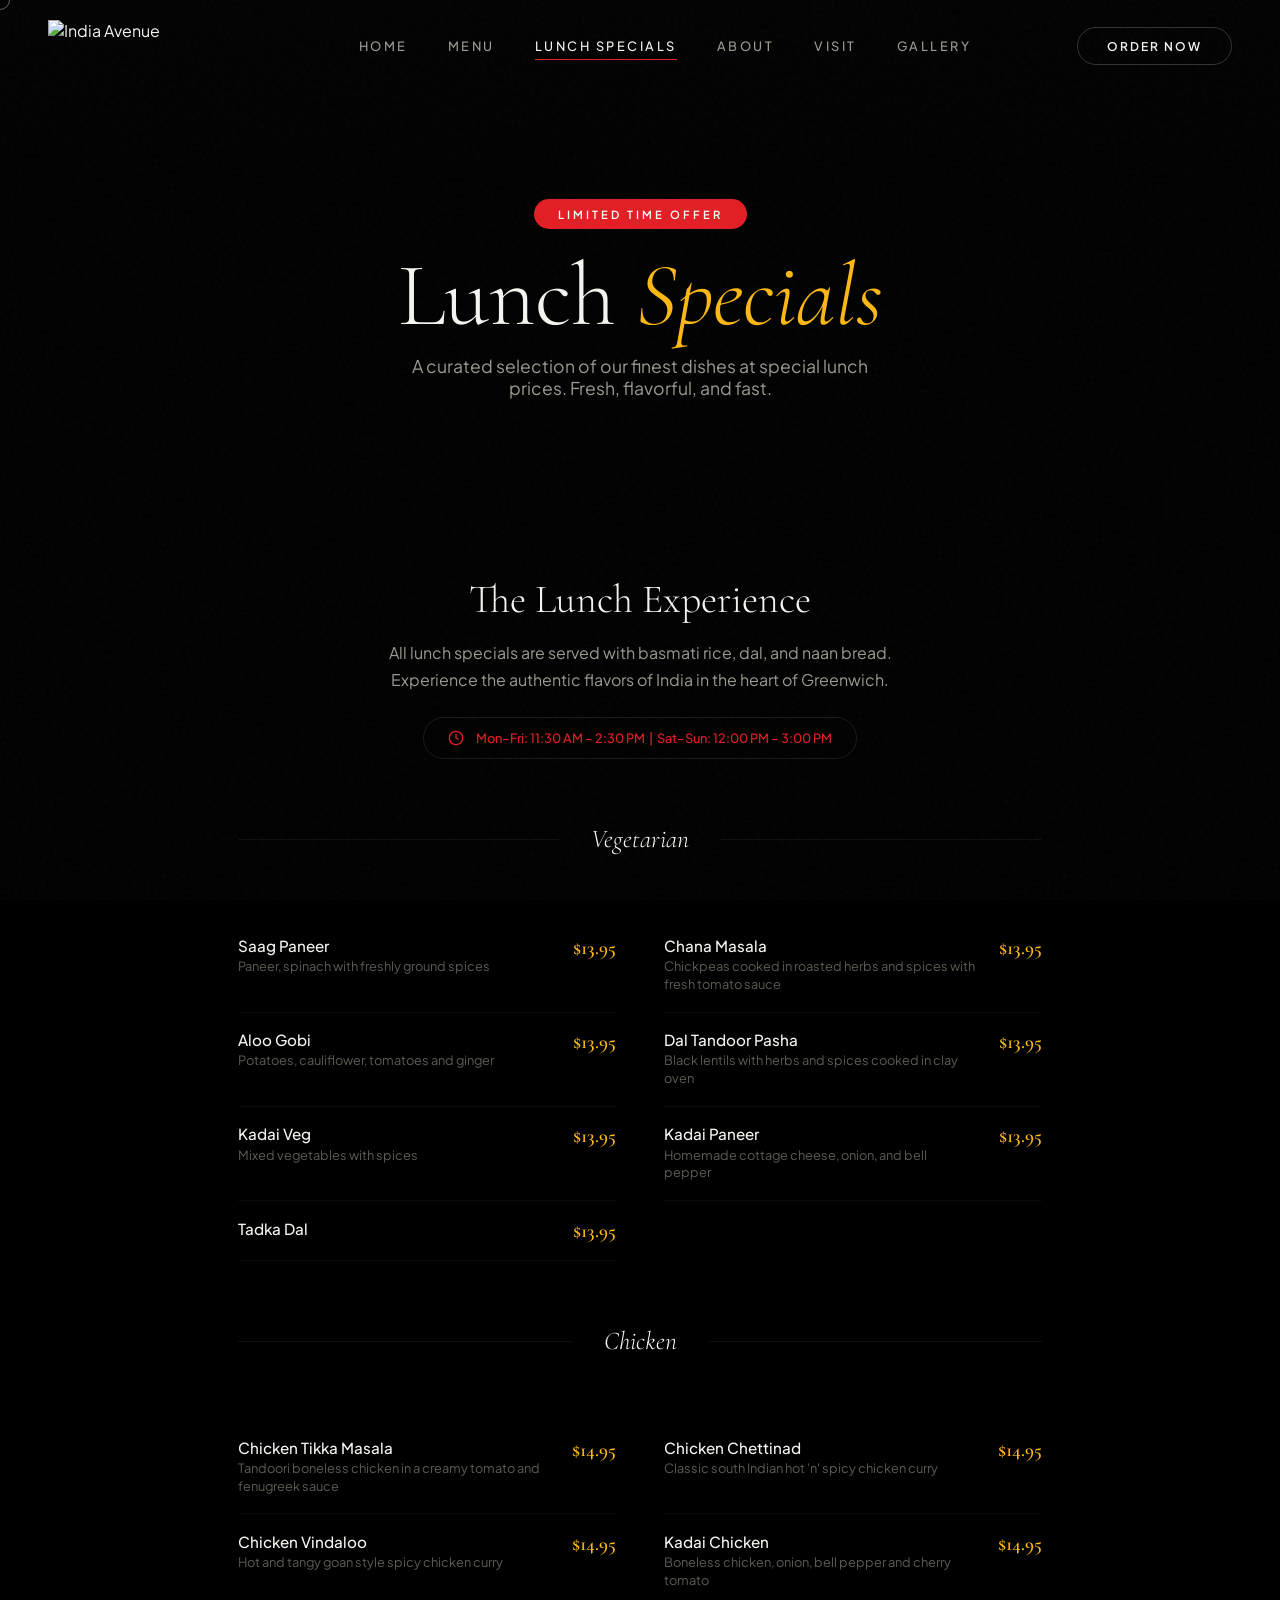
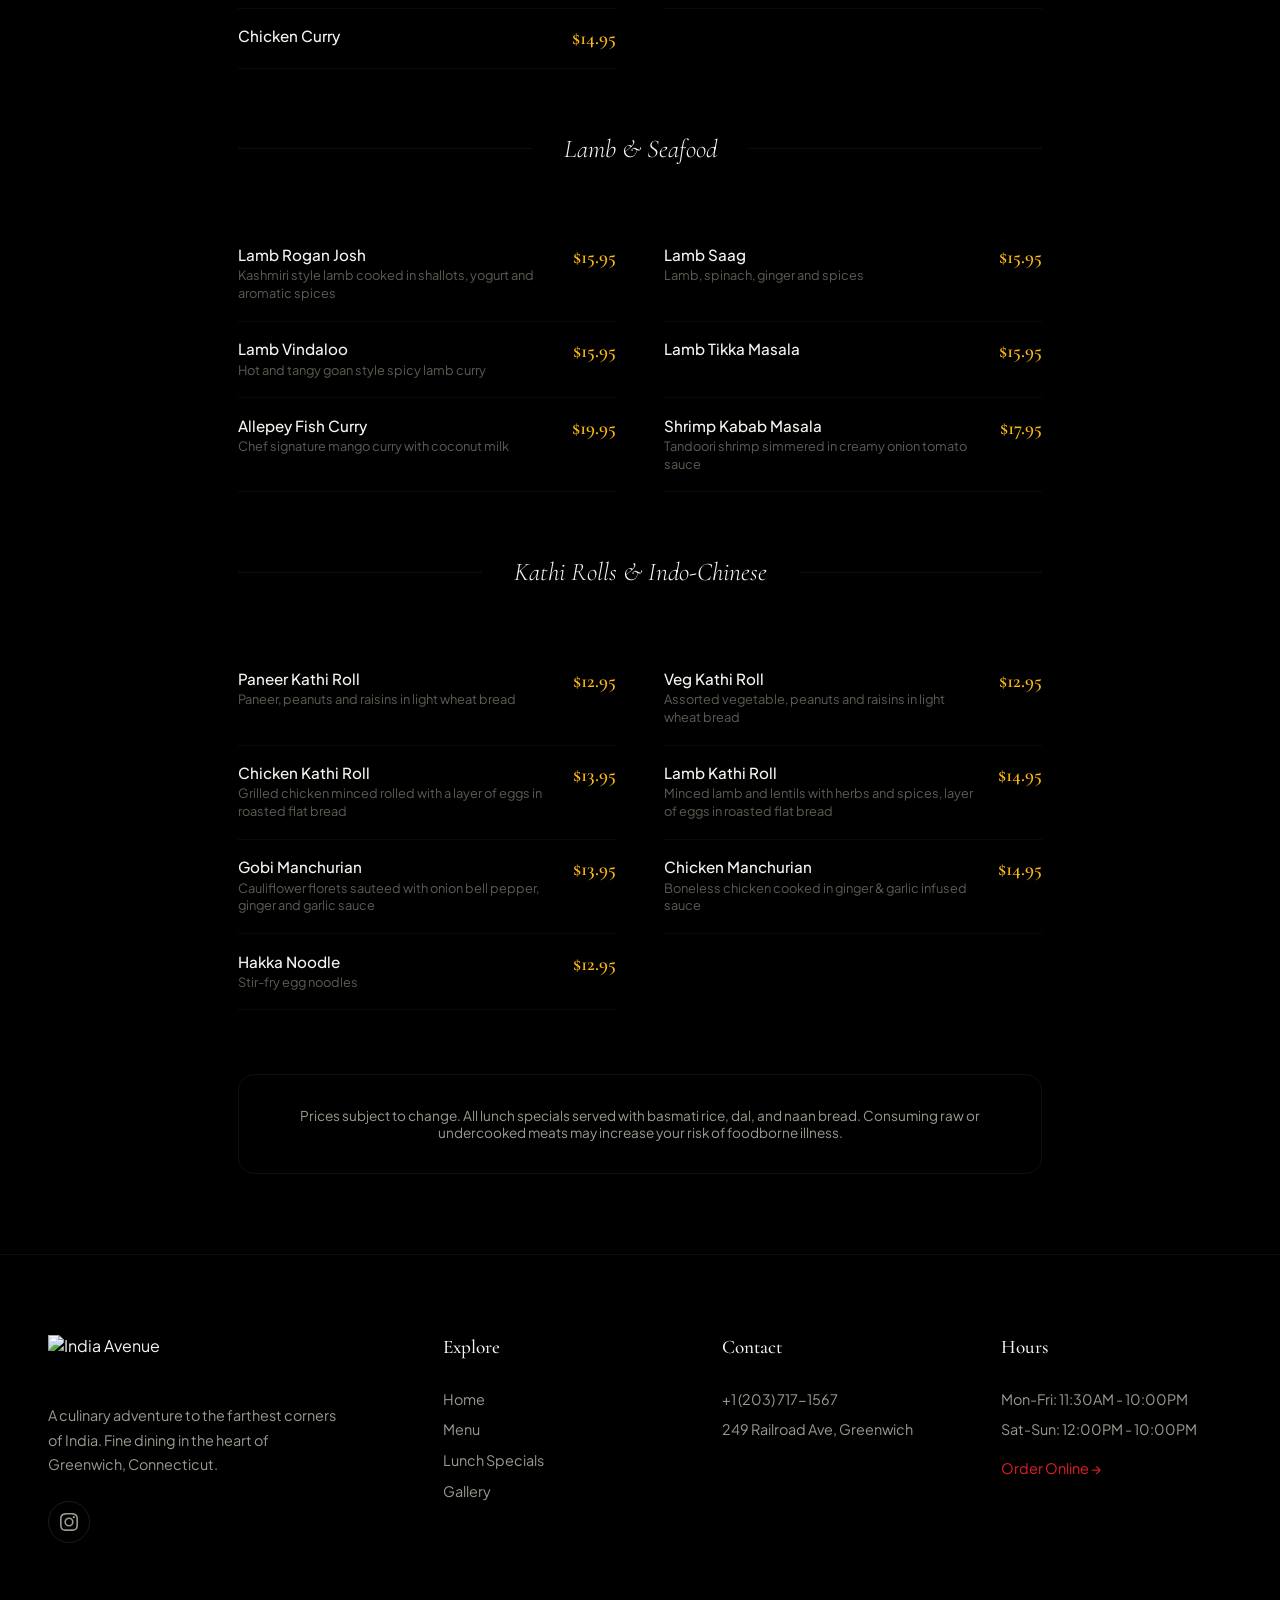
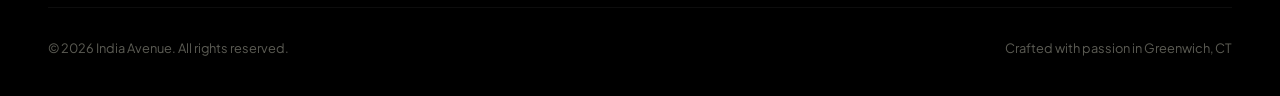
==== lunch-specials.html @ 586e882f "Updates from chat" ====
<!DOCTYPE html>

<html lang="en">
<head>
<meta charset="utf-8"/>
<meta content="width=device-width, initial-scale=1.0, viewport-fit=cover" name="viewport"/>
<title>Lunch Specials | India Avenue</title>
<meta content="Discover India Avenue's Lunch Specials - a curated selection of our finest Indian dishes at special lunch prices. Available weekdays and weekends." name="description"/>
<meta content="Lunch Specials | India Avenue" property="og:title"/>
<meta content="Discover India Avenue's Lunch Specials - a curated selection of our finest Indian dishes at special lunch prices. Available weekdays and weekends." property="og:description"/>
<meta content="website" property="og:type"/>
<meta content="https://staging.kora-c1012a6d-a02d-4c0e-bef9-a165a94764eb.pages.dev/lunch-specials" property="og:url">
<meta content="https://quseprdus1.blob.core.windows.net/kora-business-images/user-media/c1012a6d-a02d-4c0e-bef9-a165a94764eb/1bb77e5d-9379-43cd-96a3-b1f7e6d5a368/1770927826_pk3e4c.jpeg" property="og:image">
<meta content="en_US" property="og:locale">
<meta content="summary_large_image" name="twitter:card"/>
<meta content="Lunch Specials | India Avenue" name="twitter:title"/>
<meta content="Discover India Avenue's Lunch Specials - a curated selection of our finest Indian dishes at special lunch prices. Available weekdays and weekends." name="twitter:description"/>
<meta content="https://quseprdus1.blob.core.windows.net/kora-business-images/user-media/c1012a6d-a02d-4c0e-bef9-a165a94764eb/1bb77e5d-9379-43cd-96a3-b1f7e6d5a368/1770927826_pk3e4c.jpeg" name="twitter:image"/>
<!-- Replace https://example.com/ with your live site URL (must match robots.txt + sitemap.xml). -->
<link href="https://staging.kora-c1012a6d-a02d-4c0e-bef9-a165a94764eb.pages.dev/lunch-specials" rel="canonical"/>
<link href="https://quseprdus1.blob.core.windows.net/kora-business-images/1bb77e5d-9379-43cd-96a3-b1f7e6d5a368_1768782091.png" rel="icon" type="image/png"/>
<link href="https://quseprdus1.blob.core.windows.net/kora-business-images/1bb77e5d-9379-43cd-96a3-b1f7e6d5a368_1768782091.png" rel="shortcut icon" type="image/png"/>
<link href="https://quseprdus1.blob.core.windows.net/kora-business-images/1bb77e5d-9379-43cd-96a3-b1f7e6d5a368_1768782091.png" rel="apple-touch-icon"/>
<link as="image" href="https://quseprdus1.blob.core.windows.net/kora-business-images/user-media/c1012a6d-a02d-4c0e-bef9-a165a94764eb/1bb77e5d-9379-43cd-96a3-b1f7e6d5a368/1770927826_pk3e4c.jpeg" rel="preload"/>
<script type="application/ld+json">{
  "@context": "https://schema.org",
  "@type": "WebPage",
  "@id": "https://staging.kora-c1012a6d-a02d-4c0e-bef9-a165a94764eb.pages.dev/lunch-specials",
  "url": "https://staging.kora-c1012a6d-a02d-4c0e-bef9-a165a94764eb.pages.dev/lunch-specials",
  "name": "Lunch Specials | India Avenue",
  "description": "Discover India Avenue's Lunch Specials - a curated selection of our finest Indian dishes at special lunch prices. Available weekdays and weekends.",
  "isPartOf": {
    "@type": "WebSite",
    "name": "India Avenue",
    "url": "https://staging.kora-c1012a6d-a02d-4c0e-bef9-a165a94764eb.pages.dev/lunch-specials"
  }
}</script>
<link href="https://fonts.googleapis.com" rel="preconnect"/>
<link crossorigin="" href="https://fonts.gstatic.com" rel="preconnect"/>
<link href="https://fonts.googleapis.com/css2?family=Cormorant+Garamond:ital,wght@0,300;0,400;0,500;0,600;0,700;1,300;1,400&amp;family=Plus+Jakarta+Sans:wght@300;400;500;600;700&amp;family=Yellowtail&amp;display=swap" rel="stylesheet"/>
<style>
:root {
  --brand-red: #E31E24;
  --brand-gold: #FDB813;
  --brand-orange: #F5A623;
  --brand-navy: #1a0505;
  --bg: #000000;
  --bg-elevated: #0d0d0d;
  --surface: #141414;
  --text: #f5f5f0;
  --text-muted: #9a9a90;
  --text-dim: #5c5c54;
  --font-serif: 'Cormorant Garamond', Georgia, serif;
  --font-sans: 'Plus Jakarta Sans', system-ui, sans-serif;
  --ease-expo: cubic-bezier(0.16, 1, 0.3, 1);
  --ease-smooth: cubic-bezier(0.4, 0, 0.2, 1);
  --site-safe-top: env(safe-area-inset-top, 0px);
  --site-safe-left: env(safe-area-inset-left, 0px);
  --site-safe-right: env(safe-area-inset-right, 0px);
  /* Clears fixed nav + breathing room; scales with viewport + notches */
  --site-header-offset: calc(var(--site-safe-top) + clamp(5rem, 11vmin + 3.25rem, 7.5rem));
}
*, *::before, *::after { margin: 0; padding: 0; box-sizing: border-box; }
html { scroll-behavior: smooth; }
body { font-family: var(--font-sans); background: var(--bg); color: var(--text); overflow-x: hidden; }
::selection { background: var(--brand-red); color: #fff; }

.noise { position: fixed; inset: 0; pointer-events: none; z-index: 9999; opacity: 0.03;
  background-image: url("data:image/svg+xml,%3Csvg viewBox='0 0 256 256' xmlns='http://www.w3.org/2000/svg'%3E%3Cfilter id='noise'%3E%3CfeTurbulence type='fractalNoise' baseFrequency='0.9' numOctaves='4' stitchTiles='stitch'/%3E%3C/filter%3E%3Crect width='100%25' height='100%25' filter='url(%23noise)'/%3E%3C/svg%3E");
  background-repeat: repeat;
}

.custom-cursor {
  position: fixed; width: 20px; height: 20px; border: 1.5px solid rgba(245,245,240,0.4);
  border-radius: 50%; pointer-events: none; z-index: 10000;
  transition: transform 0.15s var(--ease-smooth), width 0.3s, height 0.3s, border-color 0.3s;
  transform: translate(-50%, -50%); mix-blend-mode: difference;
}
.custom-cursor.hovering {
  width: 50px; height: 50px; border-color: var(--brand-red); background: rgba(227,30,36,0.1);
}

/* Nav */
.nav {
  position: fixed; top: 0; left: 0; right: 0; z-index: 1000;
  padding-top: calc(1.25rem + var(--site-safe-top)); padding-bottom: 1.25rem;
  padding-left: max(3rem, var(--site-safe-left)); padding-right: max(3rem, var(--site-safe-right));
  display: flex; justify-content: space-between; align-items: center; transition: all 0.5s var(--ease-expo);
}
.nav.scrolled {
  background: rgba(10,10,10,0.85); backdrop-filter: blur(20px) saturate(150%); -webkit-backdrop-filter: blur(20px) saturate(150%);
  padding-top: calc(0.85rem + var(--site-safe-top)); padding-bottom: 0.85rem;
  padding-left: max(3rem, var(--site-safe-left)); padding-right: max(3rem, var(--site-safe-right));
  border-bottom: 1px solid rgba(255,255,255,0.04);
}
.nav-brand { display: flex; align-items: center; gap: 0.75rem; text-decoration: none; color: var(--text); }
.nav-brand img { height: 38px; width: auto; }
.nav-links { display: flex; gap: 2.5rem; align-items: center; }
.nav-links a { color: var(--text-muted); text-decoration: none; font-size: 0.8rem; font-weight: 500; text-transform: uppercase; letter-spacing: 2.5px; transition: color 0.4s; position: relative; }
.nav-links a::after { content: ''; position: absolute; bottom: -6px; left: 0; width: 0; height: 1px; background: var(--brand-red); transition: width 0.4s var(--ease-expo); }
.nav-links a:hover { color: var(--text); }
.nav-links a:hover::after, .nav-links a.active::after { width: 100%; }
.nav-links a.active { color: var(--text); }
.nav-cta { padding: 0.65rem 1.8rem; border: 1px solid rgba(245,245,240,0.2); border-radius: 100px; color: var(--text); text-decoration: none; font-size: 0.75rem; font-weight: 600; text-transform: uppercase; letter-spacing: 2px; transition: all 0.4s var(--ease-expo); background: transparent; }
.nav-cta:hover { background: var(--brand-red); border-color: var(--brand-red); transform: scale(1.05); }
.nav-mobile-btn { display: none; background: none; border: none; color: var(--text); cursor: pointer; }

.mobile-nav { position: fixed; inset: 0; z-index: 1002; background: var(--bg); display: flex; flex-direction: column; justify-content: center; align-items: center; gap: 2rem; opacity: 0; pointer-events: none; transition: opacity 0.5s; }
.mobile-nav.open { opacity: 1; pointer-events: all; }
.mobile-nav a { font-family: var(--font-serif); font-size: 2rem; color: var(--text-muted); text-decoration: none; transition: color 0.3s; }
.mobile-nav a:hover, .mobile-nav a.active { color: var(--brand-red); }
.mobile-nav-close {
  position: absolute; top: max(1rem, var(--site-safe-top) + 0.35rem); right: max(1rem, var(--site-safe-right) + 0.35rem); z-index: 10;
  min-width: 48px; min-height: 48px; display: flex; align-items: center; justify-content: center;
  background: none; border: none; color: var(--text); cursor: pointer; -webkit-tap-highlight-color: transparent;
}

/* Page Hero */
.page-hero {
  position: relative; height: 55vh; min-height: 400px;
  padding-top: var(--site-header-offset); padding-bottom: clamp(1.5rem, 5vmin, 3rem);
  display: flex; align-items: center; justify-content: center; text-align: center; overflow: hidden;
}
.page-hero-bg { position: absolute; inset: 0; opacity: 0.5; background: url('https://quseprdus1.blob.core.windows.net/kora-business-images/user-media/c1012a6d-a02d-4c0e-bef9-a165a94764eb/1bb77e5d-9379-43cd-96a3-b1f7e6d5a368/1770927835_g2wiys.jpeg') center/cover; }
.page-hero-bg::after { content: ''; position: absolute; inset: 0; background: linear-gradient(180deg, rgba(10,10,10,0.4) 0%, var(--bg) 100%); }
.page-hero-content {
  position: relative; z-index: 2;
  padding: clamp(0.35rem, 2vmin, 1rem) max(2rem, var(--site-safe-left)) 0 max(2rem, var(--site-safe-right));
}
.page-hero-badge {
  display: inline-block; background: var(--brand-red); color: #fff; padding: 0.5rem 1.5rem; border-radius: 100px;
  font-size: 0.7rem; font-weight: 600; text-transform: uppercase; letter-spacing: 3px;
  margin-bottom: clamp(1rem, 3vmin, 1.5rem); margin-top: clamp(0.25rem, 1.5vmin, 0.75rem);
}
.page-hero-title { font-family: var(--font-serif); font-size: clamp(3rem, 7vw, 6rem); font-weight: 300; line-height: 0.95; margin-bottom: 1rem; }
.page-hero-title em { font-style: italic; color: var(--brand-gold); }
.page-hero-desc { color: var(--text-muted); font-size: 1.1rem; max-width: 500px; margin: 0 auto; }

/* Lunch Content */
.lunch-content { max-width: 900px; margin: 0 auto; padding: 5rem 3rem; }
.lunch-header { text-align: center; margin-bottom: 4rem; }
.lunch-header h2 { font-family: var(--font-serif); font-size: 2.5rem; font-weight: 300; margin-bottom: 1rem; }
.lunch-header p { color: var(--text-muted); max-width: 550px; margin: 0 auto 1.5rem; line-height: 1.7; }
.lunch-hours { display: inline-flex; align-items: center; gap: 0.75rem; border: 1px solid rgba(255,255,255,0.1); padding: 0.75rem 1.5rem; border-radius: 100px; font-size: 0.8rem; font-weight: 500; color: var(--brand-red); }

.section-divider { text-align: center; margin: 4rem 0; position: relative; }
.section-divider::before { content: ''; position: absolute; top: 50%; left: 0; right: 0; height: 1px; background: rgba(255,255,255,0.06); }
.section-divider span { position: relative; background: var(--bg); padding: 0 2rem; font-family: var(--font-serif); font-size: 1.6rem; font-weight: 300; color: var(--text); font-style: italic; }

.lunch-grid { display: grid; grid-template-columns: 1fr 1fr; gap: 0 3rem; }
.menu-item { display: flex; justify-content: space-between; align-items: flex-start; padding: 1.1rem 0; border-bottom: 1px solid rgba(255,255,255,0.04); transition: all 0.3s; }
.menu-item:hover { border-bottom-color: rgba(227,30,36,0.2); padding-left: 0.5rem; }
.menu-item-name { font-weight: 500; font-size: 0.95rem; color: var(--text); }
.menu-item-desc { font-size: 0.8rem; color: var(--text-dim); margin-top: 0.2rem; line-height: 1.4; }
.menu-item-price { font-family: var(--font-serif); font-size: 1.2rem; font-weight: 600; color: var(--brand-gold); white-space: nowrap; margin-left: 1.5rem; }

.price-note { text-align: center; margin-top: 4rem; padding: 2rem; border: 1px solid rgba(255,255,255,0.06); border-radius: 16px; color: var(--text-muted); font-size: 0.85rem; }

.reveal { opacity: 0; transform: translateY(40px); transition: all 0.9s var(--ease-expo); }
.reveal.visible { opacity: 1; transform: translateY(0); }

/* Footer */
.footer { padding: 5rem 3rem 2.5rem; border-top: 1px solid rgba(255,255,255,0.05); }
.footer-grid { display: grid; grid-template-columns: 1.5fr 1fr 1fr 1fr; gap: 3rem; margin-bottom: 4rem; }
.footer-brand { max-width: 300px; }
.footer-brand img { height: 40px; margin-bottom: 1.5rem; }
.footer-brand p { color: var(--text-muted); font-size: 0.9rem; line-height: 1.7; }
.footer-social { display: flex; gap: 1rem; margin-top: 1.5rem; }
.footer-social a { width: 42px; height: 42px; border: 1px solid rgba(255,255,255,0.1); border-radius: 50%; display: flex; align-items: center; justify-content: center; color: var(--text-muted); transition: all 0.4s; }
.footer-social a:hover { border-color: var(--brand-red); color: var(--brand-red); transform: translateY(-3px); }
.footer-col h4 { font-family: var(--font-serif); font-size: 1.2rem; font-weight: 500; margin-bottom: 1.5rem; }
.footer-col a { display: block; color: var(--text-muted); text-decoration: none; font-size: 0.9rem; padding: 0.4rem 0; transition: color 0.3s; }
.footer-col a:hover { color: var(--brand-red); padding-left: 0.5rem; }
.footer-bottom { display: flex; justify-content: space-between; align-items: center; padding-top: 2rem; border-top: 1px solid rgba(255,255,255,0.05); color: var(--text-dim); font-size: 0.8rem; }

@media (max-width: 768px) {
  .nav-links, .nav-cta { display: none; }
  .nav-mobile-btn { display: block; }
  .nav, .nav.scrolled {
    padding-left: max(1.25rem, var(--site-safe-left)); padding-right: max(1.25rem, var(--site-safe-right));
  }
  .lunch-grid { grid-template-columns: 1fr; }
  .footer-grid { grid-template-columns: 1fr 1fr; }
  .page-hero { height: auto; min-height: clamp(340px, 52vh, 520px); }
  .lunch-content { padding: 3rem max(1.5rem, var(--site-safe-left)) 3rem max(1.5rem, var(--site-safe-right)); }
  .custom-cursor { display: none; }
}
@media (max-width: 480px) {
  .footer-grid { grid-template-columns: 1fr; }
  .footer-bottom { flex-direction: column; gap: 1rem; text-align: center; }
}
</style>
</meta></meta></meta></head>
<body>
<div class="noise"></div>
<div aria-hidden="true" class="custom-cursor" id="cursor"></div>
<nav class="nav" id="nav">
<a aria-label="India Avenue home" class="nav-brand" href="index.html">
<img alt="India Avenue" decoding="async" height="56" src="https://quseprdus1.blob.core.windows.net/kora-business-images/user-media/c1012a6d-a02d-4c0e-bef9-a165a94764eb/59d78af2-0707-4195-94a8-ef8b5bc77e09/1777902682_an9nav.png" style="height:52px;width:auto;display:block" width="220"/>
</a>
<div class="nav-links">
<a href="index.html">Home</a>
<a href="menu.html">Menu</a>
<a class="active" href="lunch-specials.html">Lunch Specials</a>
<a href="index.html#about">About</a>
<a href="index.html#visit">Visit</a>
<a href="index.html#gallery">Gallery</a>
</div>
<a class="nav-cta" href="https://order.toasttab.com/online/india-avenue-249-railroad-avenue" target="_blank">Order Now</a>
<button class="nav-mobile-btn" id="mobileBtn"><svg fill="none" height="28" stroke="currentColor" stroke-width="1.5" viewbox="0 0 24 24" width="28"><path d="M4 7h16M4 12h16M4 17h16"></path></svg></button>
</nav>
<div class="mobile-nav" id="mobileNav">
<button class="mobile-nav-close" id="mobileClose"><svg fill="none" height="28" stroke="currentColor" stroke-width="1.5" viewbox="0 0 24 24" width="28"><path d="M6 6l12 12M18 6L6 18"></path></svg></button>
<a href="index.html">Home</a>
<a href="menu.html">Menu</a>
<a class="active" href="lunch-specials.html">Lunch Specials</a>
<a href="index.html#about">About</a>
<a href="index.html#visit">Visit</a>
<a href="index.html#gallery">Gallery</a>
<a href="https://order.toasttab.com/online/india-avenue-249-railroad-avenue" style="color:var(--brand-red)" target="_blank">Order Now</a>
</div>
<section class="page-hero">
<div class="page-hero-bg"></div>
<div class="page-hero-content">
<div class="page-hero-badge">Limited Time Offer</div>
<h1 class="page-hero-title">Lunch <em>Specials</em></h1>
<p class="page-hero-desc">A curated selection of our finest dishes at special lunch prices. Fresh, flavorful, and fast.</p>
</div>
</section>
<div class="lunch-content">
<div class="lunch-header reveal">
<h2>The Lunch Experience</h2>
<p>All lunch specials are served with basmati rice, dal, and naan bread. Experience the authentic flavors of India in the heart of Greenwich.</p>
<div class="lunch-hours">
<svg fill="none" height="16" stroke="currentColor" stroke-width="2" viewbox="0 0 24 24" width="16"><circle cx="12" cy="12" r="10"></circle><path d="M12 6v6l4 2"></path></svg>
      Mon–Fri: 11:30 AM – 2:30 PM  |  Sat–Sun: 12:00 PM – 3:00 PM
    </div>
</div>
<div class="section-divider reveal"><span>Vegetarian</span></div>
<div class="lunch-grid">
<div class="menu-item"><div><div class="menu-item-name">Saag Paneer</div><div class="menu-item-desc">Paneer, spinach with freshly ground spices</div></div><div class="menu-item-price">$13.95</div></div>
<div class="menu-item"><div><div class="menu-item-name">Chana Masala</div><div class="menu-item-desc">Chickpeas cooked in roasted herbs and spices with fresh tomato sauce</div></div><div class="menu-item-price">$13.95</div></div>
<div class="menu-item"><div><div class="menu-item-name">Aloo Gobi</div><div class="menu-item-desc">Potatoes, cauliflower, tomatoes and ginger</div></div><div class="menu-item-price">$13.95</div></div>
<div class="menu-item"><div><div class="menu-item-name">Dal Tandoor Pasha</div><div class="menu-item-desc">Black lentils with herbs and spices cooked in clay oven</div></div><div class="menu-item-price">$13.95</div></div>
<div class="menu-item"><div><div class="menu-item-name">Kadai Veg</div><div class="menu-item-desc">Mixed vegetables with spices</div></div><div class="menu-item-price">$13.95</div></div>
<div class="menu-item"><div><div class="menu-item-name">Kadai Paneer</div><div class="menu-item-desc">Homemade cottage cheese, onion, and bell pepper</div></div><div class="menu-item-price">$13.95</div></div>
<div class="menu-item"><div><div class="menu-item-name">Tadka Dal</div></div><div class="menu-item-price">$13.95</div></div>
</div>
<div class="section-divider reveal"><span>Chicken</span></div>
<div class="lunch-grid">
<div class="menu-item"><div><div class="menu-item-name">Chicken Tikka Masala</div><div class="menu-item-desc">Tandoori boneless chicken in a creamy tomato and fenugreek sauce</div></div><div class="menu-item-price">$14.95</div></div>
<div class="menu-item"><div><div class="menu-item-name">Chicken Chettinad</div><div class="menu-item-desc">Classic south Indian hot 'n' spicy chicken curry</div></div><div class="menu-item-price">$14.95</div></div>
<div class="menu-item"><div><div class="menu-item-name">Chicken Vindaloo</div><div class="menu-item-desc">Hot and tangy goan style spicy chicken curry</div></div><div class="menu-item-price">$14.95</div></div>
<div class="menu-item"><div><div class="menu-item-name">Kadai Chicken</div><div class="menu-item-desc">Boneless chicken, onion, bell pepper and cherry tomato</div></div><div class="menu-item-price">$14.95</div></div>
<div class="menu-item"><div><div class="menu-item-name">Chicken Curry</div></div><div class="menu-item-price">$14.95</div></div>
</div>
<div class="section-divider reveal"><span>Lamb &amp; Seafood</span></div>
<div class="lunch-grid">
<div class="menu-item"><div><div class="menu-item-name">Lamb Rogan Josh</div><div class="menu-item-desc">Kashmiri style lamb cooked in shallots, yogurt and aromatic spices</div></div><div class="menu-item-price">$15.95</div></div>
<div class="menu-item"><div><div class="menu-item-name">Lamb Saag</div><div class="menu-item-desc">Lamb, spinach, ginger and spices</div></div><div class="menu-item-price">$15.95</div></div>
<div class="menu-item"><div><div class="menu-item-name">Lamb Vindaloo</div><div class="menu-item-desc">Hot and tangy goan style spicy lamb curry</div></div><div class="menu-item-price">$15.95</div></div>
<div class="menu-item"><div><div class="menu-item-name">Lamb Tikka Masala</div></div><div class="menu-item-price">$15.95</div></div>
<div class="menu-item"><div><div class="menu-item-name">Allepey Fish Curry</div><div class="menu-item-desc">Chef signature mango curry with coconut milk</div></div><div class="menu-item-price">$19.95</div></div>
<div class="menu-item"><div><div class="menu-item-name">Shrimp Kabab Masala</div><div class="menu-item-desc">Tandoori shrimp simmered in creamy onion tomato sauce</div></div><div class="menu-item-price">$17.95</div></div>
</div>
<div class="section-divider reveal"><span>Kathi Rolls &amp; Indo-Chinese</span></div>
<div class="lunch-grid">
<div class="menu-item"><div><div class="menu-item-name">Paneer Kathi Roll</div><div class="menu-item-desc">Paneer, peanuts and raisins in light wheat bread</div></div><div class="menu-item-price">$12.95</div></div>
<div class="menu-item"><div><div class="menu-item-name">Veg Kathi Roll</div><div class="menu-item-desc">Assorted vegetable, peanuts and raisins in light wheat bread</div></div><div class="menu-item-price">$12.95</div></div>
<div class="menu-item"><div><div class="menu-item-name">Chicken Kathi Roll</div><div class="menu-item-desc">Grilled chicken minced rolled with a layer of eggs in roasted flat bread</div></div><div class="menu-item-price">$13.95</div></div>
<div class="menu-item"><div><div class="menu-item-name">Lamb Kathi Roll</div><div class="menu-item-desc">Minced lamb and lentils with herbs and spices, layer of eggs in roasted flat bread</div></div><div class="menu-item-price">$14.95</div></div>
<div class="menu-item"><div><div class="menu-item-name">Gobi Manchurian</div><div class="menu-item-desc">Cauliflower florets sauteed with onion bell pepper, ginger and garlic sauce</div></div><div class="menu-item-price">$13.95</div></div>
<div class="menu-item"><div><div class="menu-item-name">Chicken Manchurian</div><div class="menu-item-desc">Boneless chicken cooked in ginger &amp; garlic infused sauce</div></div><div class="menu-item-price">$14.95</div></div>
<div class="menu-item"><div><div class="menu-item-name">Hakka Noodle</div><div class="menu-item-desc">Stir-fry egg noodles</div></div><div class="menu-item-price">$12.95</div></div>
</div>
<div class="price-note">
    Prices subject to change. All lunch specials served with basmati rice, dal, and naan bread. Consuming raw or undercooked meats may increase your risk of foodborne illness.
  </div>
</div>
<footer class="footer">
<div class="footer-grid">
<div class="footer-brand">
<img alt="India Avenue" decoding="async" height="52" src="https://quseprdus1.blob.core.windows.net/kora-business-images/user-media/c1012a6d-a02d-4c0e-bef9-a165a94764eb/59d78af2-0707-4195-94a8-ef8b5bc77e09/1777902682_an9nav.png" style="height:44px;width:auto;display:block" width="200"/>
<p>A culinary adventure to the farthest corners of India. Fine dining in the heart of Greenwich, Connecticut.</p>
<div class="footer-social">
<a aria-label="Instagram" href="https://www.instagram.com/indiaavenuegreenwich/" target="_blank">
<svg fill="currentColor" height="18" viewbox="0 0 24 24" width="18"><path d="M12 2.163c3.204 0 3.584.012 4.85.07 3.252.148 4.771 1.691 4.919 4.919.058 1.265.069 1.645.069 4.849 0 3.205-.012 3.584-.069 4.849-.149 3.225-1.664 4.771-4.919 4.919-1.266.058-1.644.07-4.85.07-3.204 0-3.584-.012-4.849-.07-3.26-.149-4.771-1.699-4.919-4.92-.058-1.265-.07-1.644-.07-4.849 0-3.204.013-3.583.07-4.849.149-3.227 1.664-4.771 4.919-4.919 1.266-.057 1.645-.069 4.849-.069zM12 0C8.741 0 8.333.014 7.053.072 2.695.272.273 2.69.073 7.052.014 8.333 0 8.741 0 12c0 3.259.014 3.668.072 4.948.2 4.358 2.618 6.78 6.98 6.98C8.333 23.986 8.741 24 12 24c3.259 0 3.668-.014 4.948-.072 4.354-.2 6.782-2.618 6.979-6.98.059-1.28.073-1.689.073-4.948 0-3.259-.014-3.667-.072-4.947-.196-4.354-2.617-6.78-6.979-6.98C15.668.014 15.259 0 12 0zm0 5.838a6.162 6.162 0 1 0 0 12.324 6.162 6.162 0 0 0 0-12.324zM12 16a4 4 0 1 1 0-8 4 4 0 0 1 0 8zm6.406-11.845a1.44 1.44 0 1 0 0 2.881 1.44 1.44 0 0 0 0-2.881z"></path></svg>
</a>
</div>
</div>
<div class="footer-col">
<h4>Explore</h4>
<a href="index.html">Home</a>
<a href="menu.html">Menu</a>
<a href="lunch-specials.html">Lunch Specials</a>
<a href="index.html#gallery">Gallery</a>
</div>
<div class="footer-col">
<h4>Contact</h4>
<a href="tel:+12037171567">+1 (203) 717-1567</a>
<a href="https://www.google.com/maps/search/?api=1&amp;query=India%20Avenue%2C%20249%20Railroad%20Ave%20Greenwich%20CT%2006830" target="_blank">249 Railroad Ave, Greenwich</a>
</div>
<div class="footer-col">
<h4>Hours</h4>
<a>Mon-Fri: 11:30AM - 10:00PM</a>
<a>Sat-Sun: 12:00PM - 10:00PM</a>
<a href="https://order.toasttab.com/online/india-avenue-249-railroad-avenue" style="color:var(--brand-red); margin-top:0.5rem;" target="_blank">Order Online →</a>
</div>
</div>
<div class="footer-bottom">
<p>© <span id="y"></span> India Avenue. All rights reserved.</p>
<p>Crafted with passion in Greenwich, CT</p>
</div>
</footer>
<script>
const cursor = document.getElementById('cursor');
if (cursor && window.matchMedia('(pointer: fine)').matches) {
  let mx = 0, my = 0, cx = 0, cy = 0;
  document.addEventListener('mousemove', e => { mx = e.clientX; my = e.clientY; });
  function animateCursor() {
    cx += (mx - cx) * 0.15; cy += (my - cy) * 0.15;
    cursor.style.left = cx + 'px'; cursor.style.top = cy + 'px';
    requestAnimationFrame(animateCursor);
  }
  animateCursor();
  const navEl = document.getElementById('nav');
  const mobileNavEl = document.getElementById('mobileNav');
  [navEl, mobileNavEl].forEach(bar => {
    if (!bar) return;
    bar.addEventListener('mouseenter', () => cursor.classList.add('hovering'));
    bar.addEventListener('mouseleave', () => cursor.classList.remove('hovering'));
  });
  document.querySelectorAll('a, button, .menu-item, .gallery-item, .featured-card, .hour-row').forEach(el => {
    if (el.closest('#nav') || el.closest('#mobileNav')) return;
    el.addEventListener('mouseenter', () => cursor.classList.add('hovering'));
    el.addEventListener('mouseleave', () => cursor.classList.remove('hovering'));
  });
}

const nav = document.getElementById('nav');
window.addEventListener('scroll', () => nav.classList.toggle('scrolled', window.scrollY > 80));

const mobileBtn = document.getElementById('mobileBtn');
const mobileNav = document.getElementById('mobileNav');
const mobileClose = document.getElementById('mobileClose');
function closeMobileNav() { mobileNav.classList.remove('open'); document.body.style.overflow = ''; }
function openMobileNav() { mobileNav.classList.add('open'); document.body.style.overflow = 'hidden'; }
mobileBtn.addEventListener('click', (e) => { e.preventDefault(); e.stopPropagation(); mobileNav.classList.contains('open') ? closeMobileNav() : openMobileNav(); });
mobileClose.addEventListener('click', (e) => { e.preventDefault(); e.stopPropagation(); closeMobileNav(); });
mobileNav.querySelectorAll('a').forEach(a => a.addEventListener('click', closeMobileNav));
mobileNav.addEventListener('click', (e) => { if (e.target === mobileNav) closeMobileNav(); });
document.addEventListener('keydown', (e) => { if (e.key === 'Escape' && mobileNav.classList.contains('open')) closeMobileNav(); });

const revealObs = new IntersectionObserver((entries) => {
  entries.forEach(e => { if (e.isIntersecting) { e.target.classList.add('visible'); revealObs.unobserve(e.target); } });
}, { threshold: 0.1 });
document.querySelectorAll('.reveal, .menu-item').forEach((el, i) => {
  el.classList.add('reveal');
  el.style.transitionDelay = `${i * 0.03}s`;
  revealObs.observe(el);
});
document.getElementById("y").textContent = new Date().getFullYear();
</script>
</body>
</html>
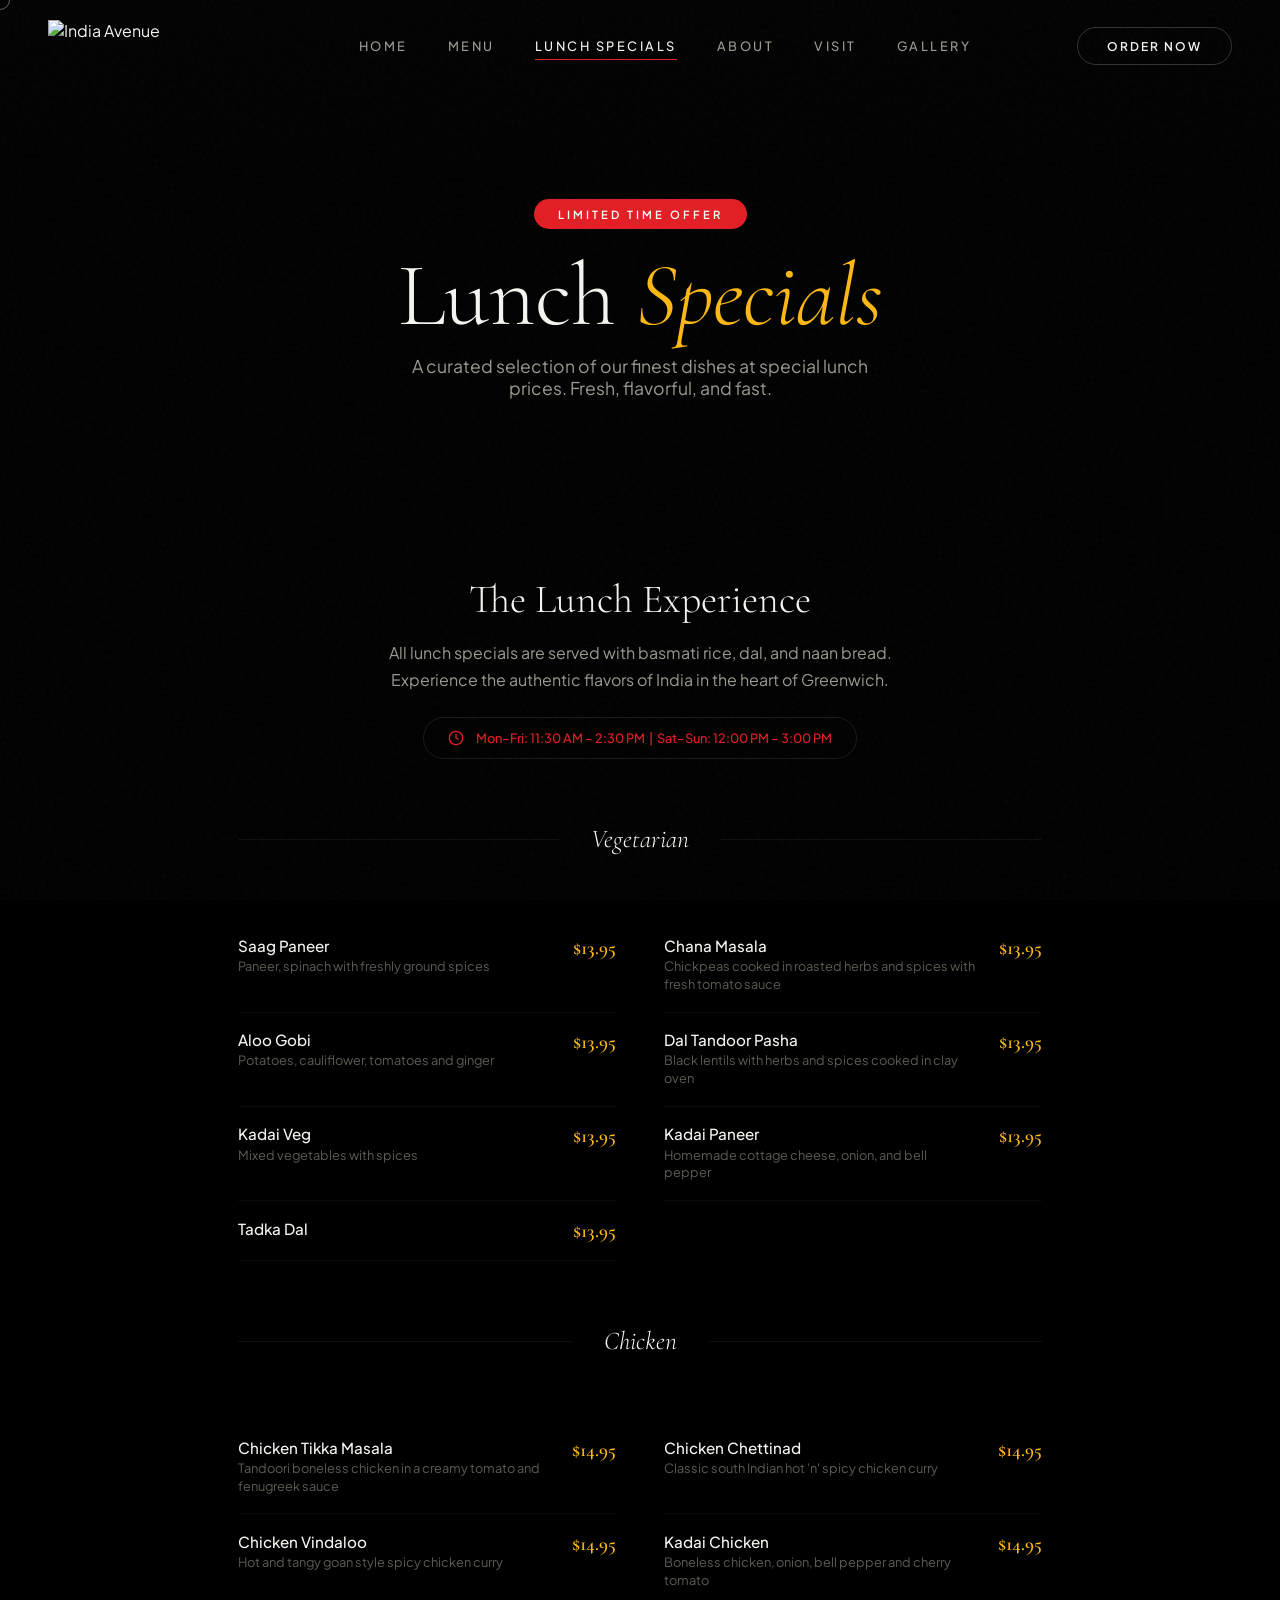
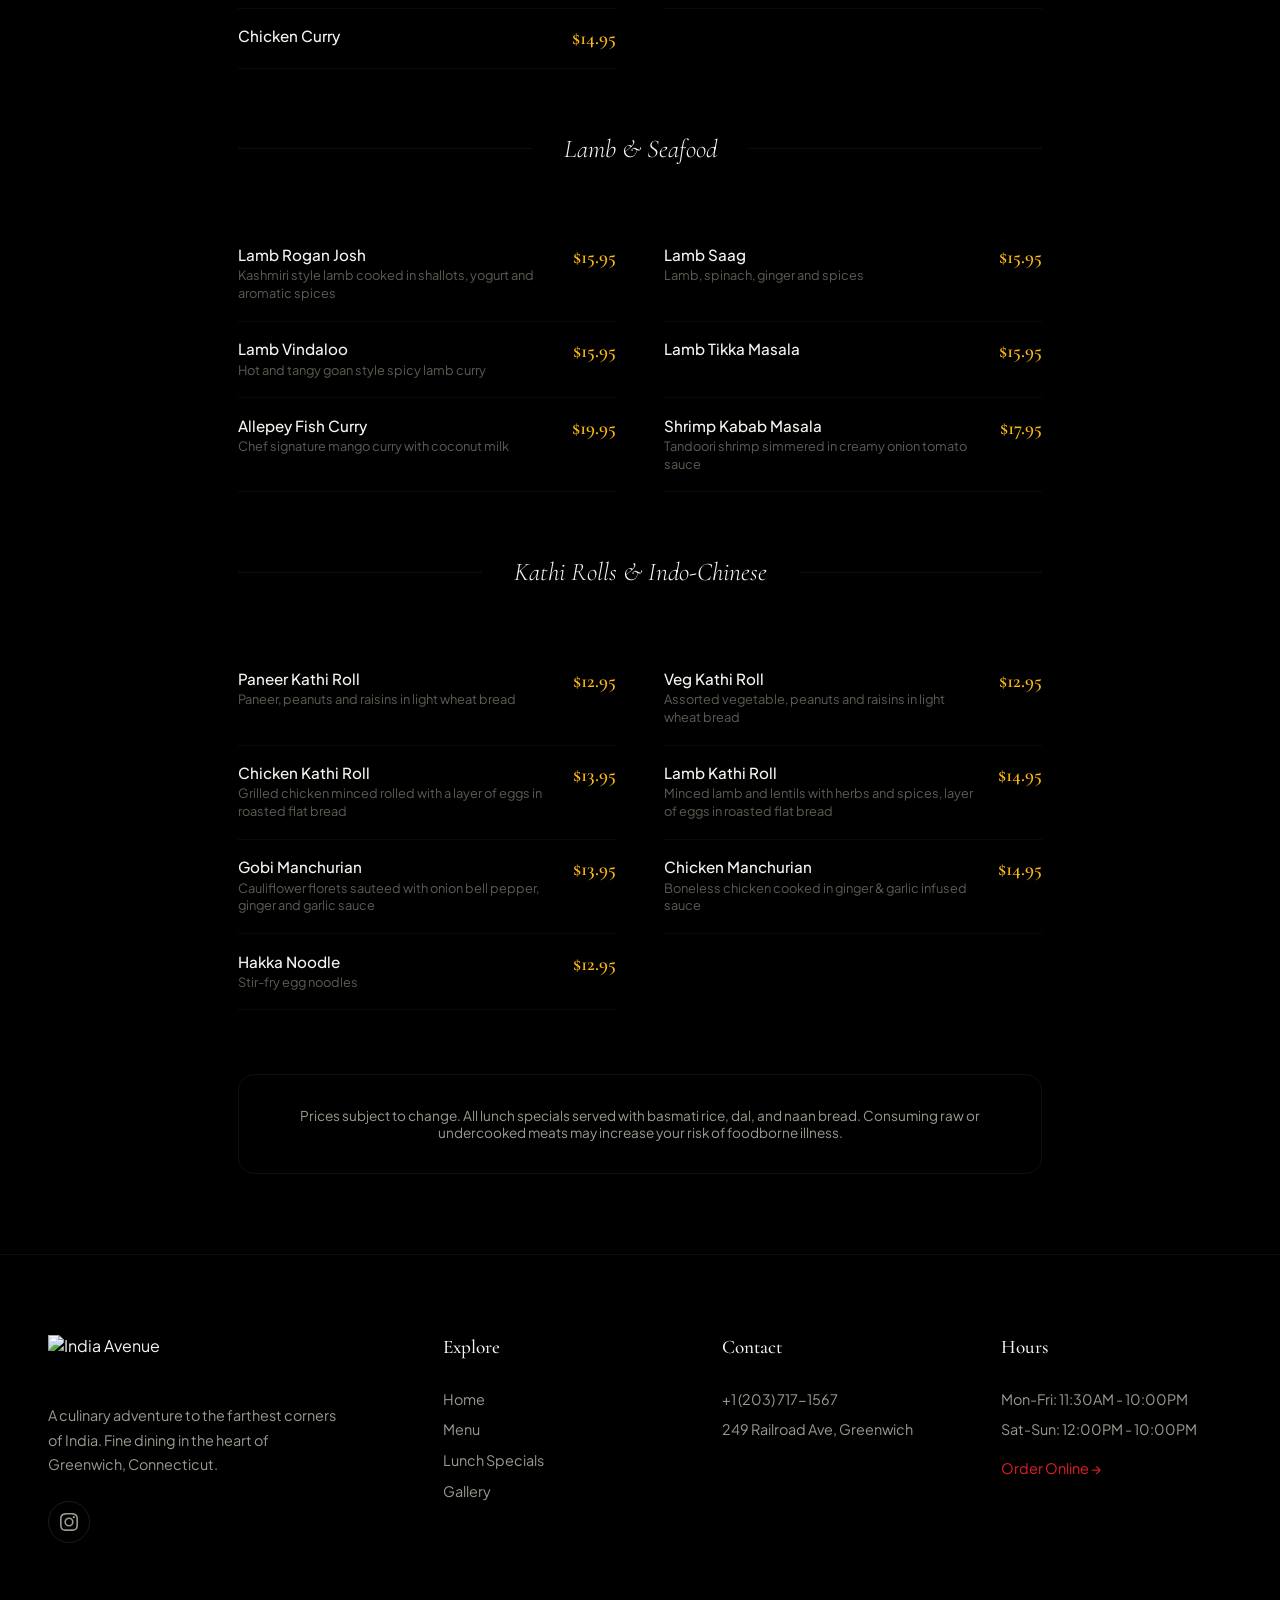
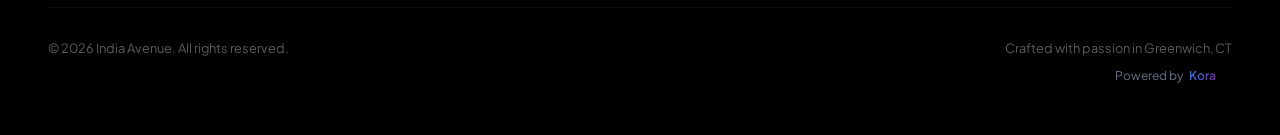
==== commit 78c232b3: "Deploy staging from Kora" ====
--- a/lunch-specials.html
+++ b/lunch-specials.html
@@ -2,6 +2,16 @@
 
 <html lang="en">
 <head>
+<!-- KORA_TRACKING_GTM_HEAD_START -->
+<!-- Google Tag Manager -->
+<script>(function(w,d,s,l,i){w[l]=w[l]||[];w[l].push({'gtm.start':
+new Date().getTime(),event:'gtm.js'});var f=d.getElementsByTagName(s)[0],
+j=d.createElement(s),dl=l!='dataLayer'?'&l='+l:'';j.async=true;j.src=
+'https://www.googletagmanager.com/gtm.js?id='+i+dl;f.parentNode.insertBefore(j,f);
+})(window,document,'script','dataLayer','GTM-5945XDSQ');</script>
+<!-- End Google Tag Manager -->
+<!-- KORA_TRACKING_GTM_HEAD_END -->
+
 <meta charset="utf-8"/>
 <meta content="width=device-width, initial-scale=1.0, viewport-fit=cover" name="viewport"/>
 <title>Lunch Specials | India Avenue</title>
@@ -9,15 +19,15 @@
 <meta content="Lunch Specials | India Avenue" property="og:title"/>
 <meta content="Discover India Avenue's Lunch Specials - a curated selection of our finest Indian dishes at special lunch prices. Available weekdays and weekends." property="og:description"/>
 <meta content="website" property="og:type"/>
-<meta content="https://staging.kora-c1012a6d-a02d-4c0e-bef9-a165a94764eb.pages.dev/lunch-specials" property="og:url">
-<meta content="https://quseprdus1.blob.core.windows.net/kora-business-images/user-media/c1012a6d-a02d-4c0e-bef9-a165a94764eb/1bb77e5d-9379-43cd-96a3-b1f7e6d5a368/1770927826_pk3e4c.jpeg" property="og:image">
-<meta content="en_US" property="og:locale">
+<meta content="https://indiaavenuegr.com/lunch-specials" property="og:url"/>
+<meta content="https://quseprdus1.blob.core.windows.net/kora-business-images/user-media/c1012a6d-a02d-4c0e-bef9-a165a94764eb/1bb77e5d-9379-43cd-96a3-b1f7e6d5a368/1770927826_pk3e4c.jpeg" property="og:image"/>
+<meta content="en_US" property="og:locale"/>
 <meta content="summary_large_image" name="twitter:card"/>
 <meta content="Lunch Specials | India Avenue" name="twitter:title"/>
 <meta content="Discover India Avenue's Lunch Specials - a curated selection of our finest Indian dishes at special lunch prices. Available weekdays and weekends." name="twitter:description"/>
 <meta content="https://quseprdus1.blob.core.windows.net/kora-business-images/user-media/c1012a6d-a02d-4c0e-bef9-a165a94764eb/1bb77e5d-9379-43cd-96a3-b1f7e6d5a368/1770927826_pk3e4c.jpeg" name="twitter:image"/>
 <!-- Replace https://example.com/ with your live site URL (must match robots.txt + sitemap.xml). -->
-<link href="https://staging.kora-c1012a6d-a02d-4c0e-bef9-a165a94764eb.pages.dev/lunch-specials" rel="canonical"/>
+<link href="https://indiaavenuegr.com/lunch-specials" rel="canonical"/>
 <link href="https://quseprdus1.blob.core.windows.net/kora-business-images/1bb77e5d-9379-43cd-96a3-b1f7e6d5a368_1768782091.png" rel="icon" type="image/png"/>
 <link href="https://quseprdus1.blob.core.windows.net/kora-business-images/1bb77e5d-9379-43cd-96a3-b1f7e6d5a368_1768782091.png" rel="shortcut icon" type="image/png"/>
 <link href="https://quseprdus1.blob.core.windows.net/kora-business-images/1bb77e5d-9379-43cd-96a3-b1f7e6d5a368_1768782091.png" rel="apple-touch-icon"/>
@@ -25,19 +35,20 @@
 <script type="application/ld+json">{
   "@context": "https://schema.org",
   "@type": "WebPage",
-  "@id": "https://staging.kora-c1012a6d-a02d-4c0e-bef9-a165a94764eb.pages.dev/lunch-specials",
-  "url": "https://staging.kora-c1012a6d-a02d-4c0e-bef9-a165a94764eb.pages.dev/lunch-specials",
+  "@id": "https://indiaavenuegr.com/lunch-specials",
+  "url": "https://indiaavenuegr.com/lunch-specials",
   "name": "Lunch Specials | India Avenue",
   "description": "Discover India Avenue's Lunch Specials - a curated selection of our finest Indian dishes at special lunch prices. Available weekdays and weekends.",
   "isPartOf": {
     "@type": "WebSite",
     "name": "India Avenue",
-    "url": "https://staging.kora-c1012a6d-a02d-4c0e-bef9-a165a94764eb.pages.dev/lunch-specials"
+    "url": "https://indiaavenuegr.com/lunch-specials"
   }
 }</script>
 <link href="https://fonts.googleapis.com" rel="preconnect"/>
 <link crossorigin="" href="https://fonts.gstatic.com" rel="preconnect"/>
-<link href="https://fonts.googleapis.com/css2?family=Cormorant+Garamond:ital,wght@0,300;0,400;0,500;0,600;0,700;1,300;1,400&amp;family=Plus+Jakarta+Sans:wght@300;400;500;600;700&amp;family=Yellowtail&amp;display=swap" rel="stylesheet"/>
+<link as="style" href="https://fonts.googleapis.com/css2?family=Cormorant+Garamond:ital,wght@0,300;0,400;0,500;0,600;0,700;1,300;1,400&amp;family=Plus+Jakarta+Sans:wght@300;400;500;600;700&amp;family=Yellowtail&amp;display=swap" onload="this.onload=null;this.rel='stylesheet'" rel="preload"/>
+<noscript><link href="https://fonts.googleapis.com/css2?family=Cormorant+Garamond:ital,wght@0,300;0,400;0,500;0,600;0,700;1,300;1,400&amp;family=Plus+Jakarta+Sans:wght@300;400;500;600;700&amp;family=Yellowtail&amp;display=swap" rel="stylesheet"/></noscript>
 <style>
 :root {
   --brand-red: #E31E24;
@@ -190,8 +201,15 @@
   .footer-bottom { flex-direction: column; gap: 1rem; text-align: center; }
 }
 </style>
-</meta></meta></meta></head>
+</head>
 <body>
+<!-- KORA_TRACKING_GTM_BODY_START -->
+<!-- Google Tag Manager (noscript) -->
+<noscript><iframe src="https://www.googletagmanager.com/ns.html?id=GTM-5945XDSQ"
+height="0" width="0" style="display:none;visibility:hidden"></iframe></noscript>
+<!-- End Google Tag Manager (noscript) -->
+<!-- KORA_TRACKING_GTM_BODY_END -->
+
 <div class="noise"></div>
 <div aria-hidden="true" class="custom-cursor" id="cursor"></div>
 <nav class="nav" id="nav">
@@ -311,6 +329,9 @@
 <p>© <span id="y"></span> India Avenue. All rights reserved.</p>
 <p>Crafted with passion in Greenwich, CT</p>
 </div>
+<!-- KORA_BRANDING_FOOTER_START -->
+<div class="kora-powered-by" style="display:flex;justify-content:flex-end;align-items:center;gap:0.35rem;padding:0.75rem 1rem;font-size:0.75rem;"><span style="color:#64748b">Powered by</span><a href="https://askkora.ai" target="_blank" rel="noopener noreferrer" style="text-decoration:none;font-weight:600;background:linear-gradient(135deg,#1E88E5,#7B1FA2);-webkit-background-clip:text;background-clip:text;-webkit-text-fill-color:transparent">Kora</a></div>
+<!-- KORA_BRANDING_FOOTER_END -->
 </footer>
 <script>
 const cursor = document.getElementById('cursor');
@@ -361,5 +382,55 @@
 });
 document.getElementById("y").textContent = new Date().getFullYear();
 </script>
+
+<!-- KORA_TRACKING_EVENTS_START -->
+<script>
+  window.dataLayer = window.dataLayer || [];
+
+  function trackEvent(eventName, params) {
+    window.dataLayer.push(Object.assign({ event: eventName }, params || {}));
+  }
+
+  document.addEventListener('DOMContentLoaded', function () {
+    function cleanText(value) {
+      return (value || '').replace(/\s+/g, ' ').trim();
+    }
+
+    function toPath(href) {
+      try {
+        if (!href) return null;
+        var url = new URL(href, window.location.origin);
+        return url.pathname || '/';
+      } catch (e) {
+        return null;
+      }
+    }
+
+    document.querySelectorAll('button, a').forEach(function (el) {
+      el.addEventListener('click', function () {
+        var clickId =
+          el.getAttribute('data-kora-click-id') ||
+          el.getAttribute('data-analytics-id') ||
+          el.getAttribute('id') ||
+          null;
+        var clickLabel =
+          el.getAttribute('data-kora-click-label') ||
+          cleanText(el.innerText || el.textContent || '') ||
+          null;
+        var href = el.getAttribute('href') || null;
+        trackEvent('button_click', {
+          click_id: clickId,
+          click_label: clickLabel,
+          page_path: window.location.pathname || '/',
+          link_url: href,
+          element_id: el.getAttribute('id') || null,
+          element_class: el.getAttribute('class') || null,
+          link_path: toPath(href),
+        });
+      });
+    });
+  });
+</script>
+<!-- KORA_TRACKING_EVENTS_END -->
 </body>
 </html>
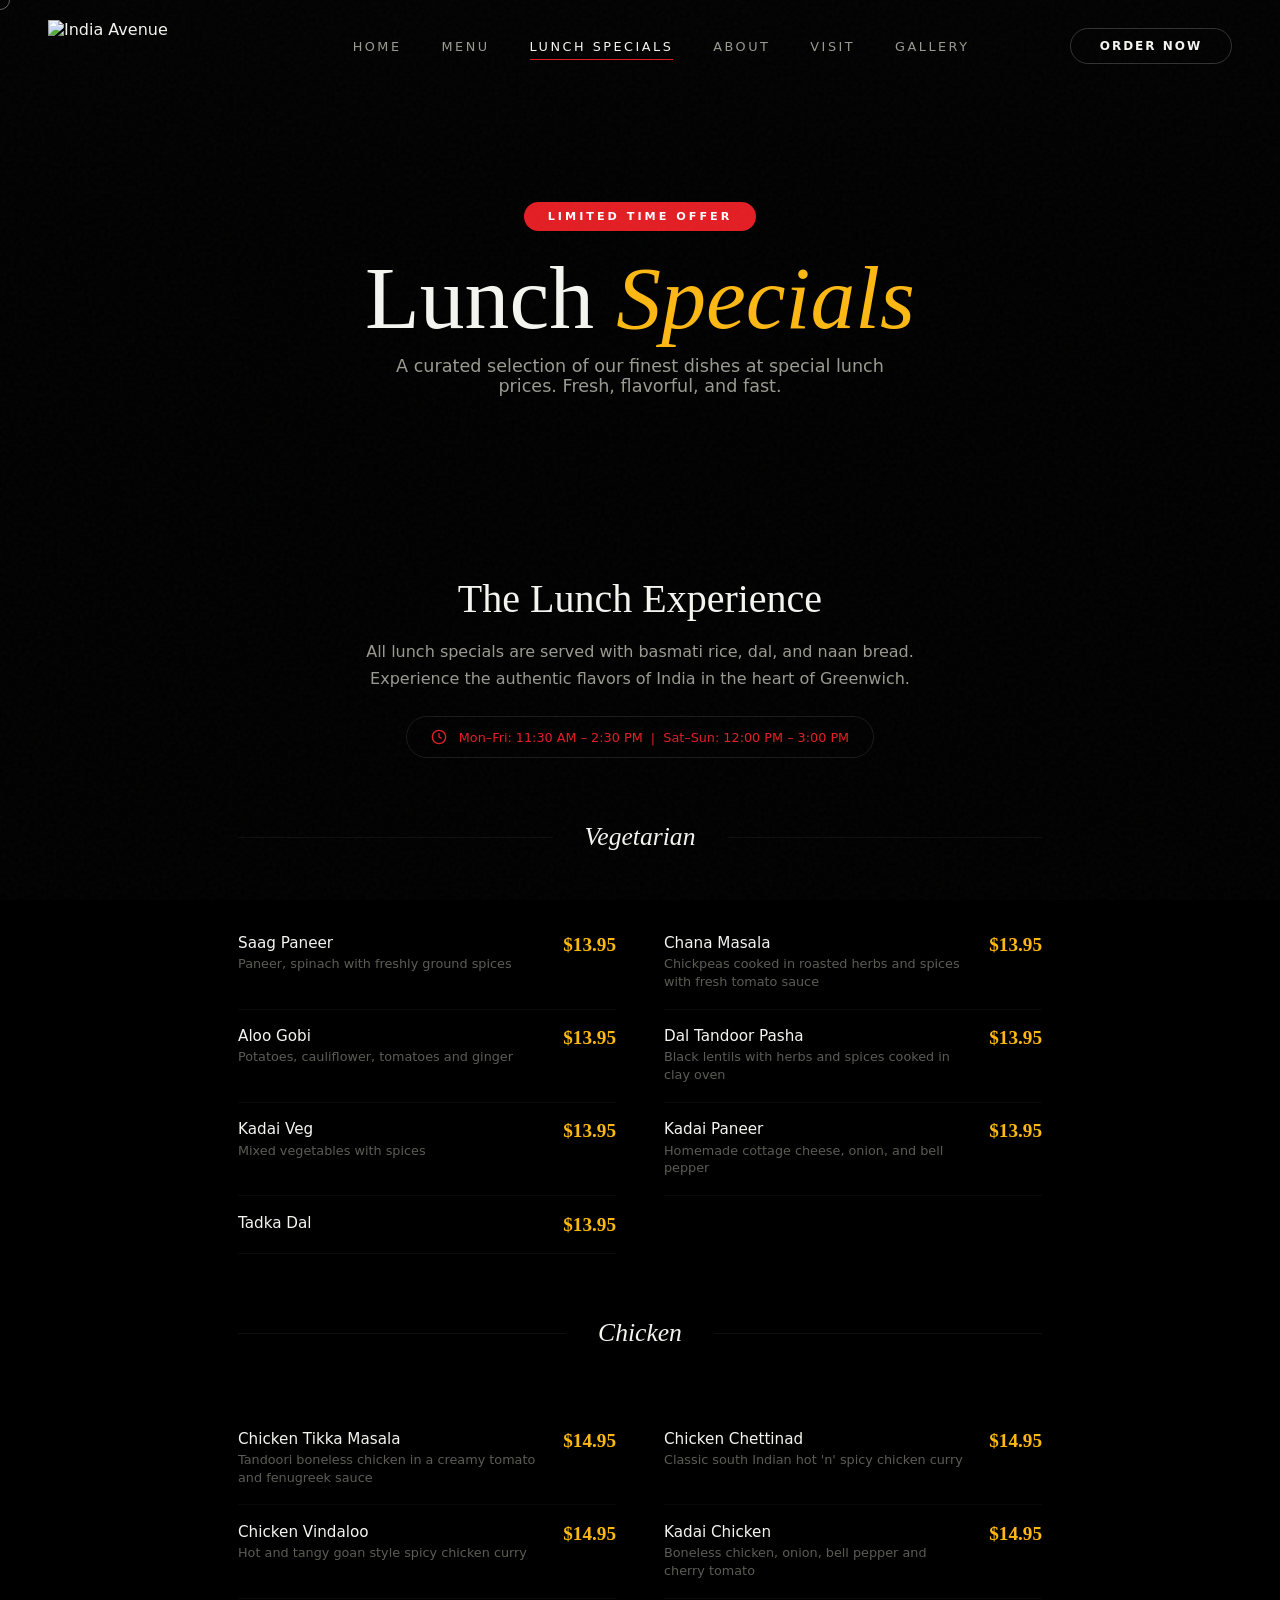
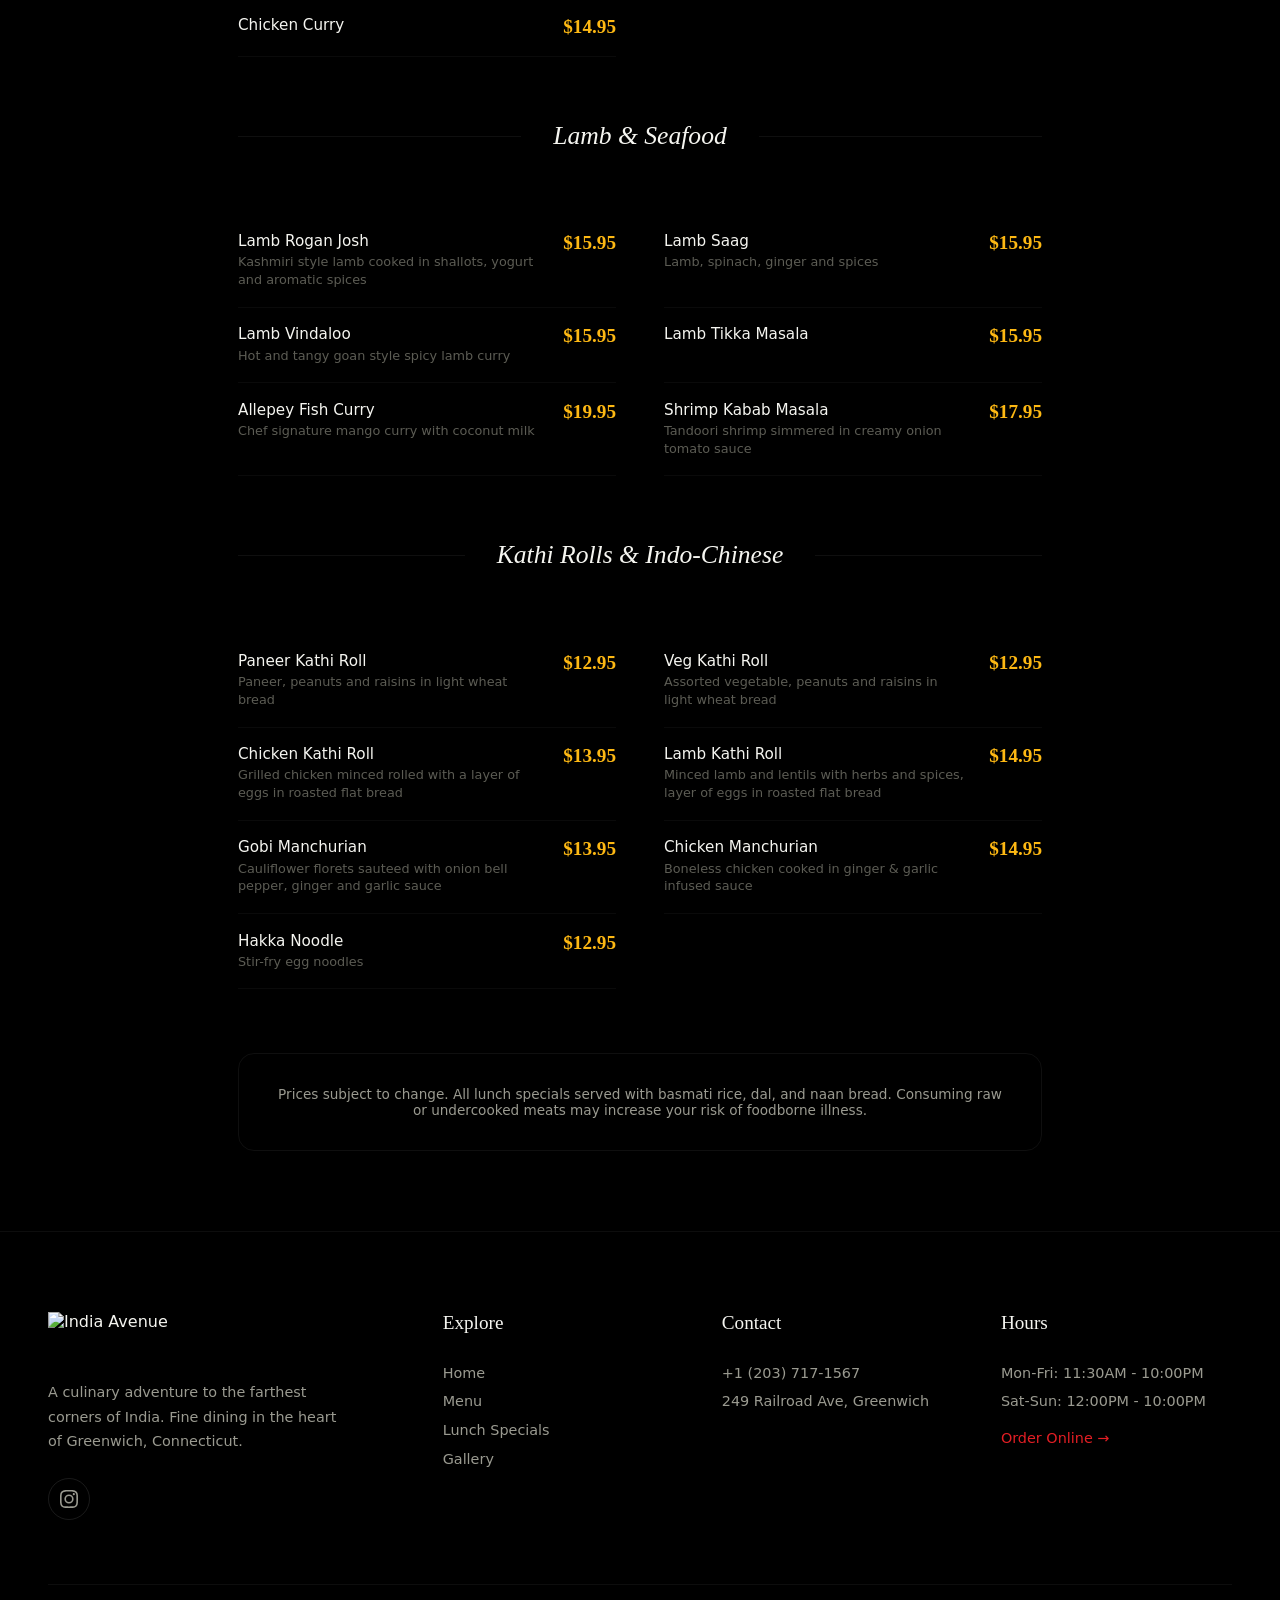
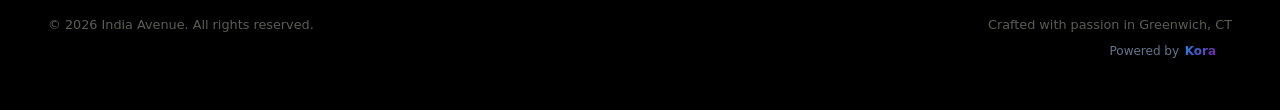
==== commit 7d6e46cd: "Refactor font handling in index.html, lunch-specials.html, and menu.html to use CSS variables for be" ====
--- a/lunch-specials.html
+++ b/lunch-specials.html
@@ -45,10 +45,6 @@
     "url": "https://indiaavenuegr.com/lunch-specials"
   }
 }</script>
-<link href="https://fonts.googleapis.com" rel="preconnect"/>
-<link crossorigin="" href="https://fonts.gstatic.com" rel="preconnect"/>
-<link as="style" href="https://fonts.googleapis.com/css2?family=Cormorant+Garamond:ital,wght@0,300;0,400;0,500;0,600;0,700;1,300;1,400&amp;family=Plus+Jakarta+Sans:wght@300;400;500;600;700&amp;family=Yellowtail&amp;display=swap" onload="this.onload=null;this.rel='stylesheet'" rel="preload"/>
-<noscript><link href="https://fonts.googleapis.com/css2?family=Cormorant+Garamond:ital,wght@0,300;0,400;0,500;0,600;0,700;1,300;1,400&amp;family=Plus+Jakarta+Sans:wght@300;400;500;600;700&amp;family=Yellowtail&amp;display=swap" rel="stylesheet"/></noscript>
 <style>
 :root {
   --brand-red: #E31E24;
@@ -61,8 +57,8 @@
   --text: #f5f5f0;
   --text-muted: #9a9a90;
   --text-dim: #5c5c54;
-  --font-serif: 'Cormorant Garamond', Georgia, serif;
-  --font-sans: 'Plus Jakarta Sans', system-ui, sans-serif;
+  --font-serif: var(--kora-font-heading, 'Cormorant Garamond'), Georgia, serif;
+  --font-sans: var(--kora-font-body, 'Plus Jakarta Sans'), system-ui, sans-serif;
   --ease-expo: cubic-bezier(0.16, 1, 0.3, 1);
   --ease-smooth: cubic-bezier(0.4, 0, 0.2, 1);
   --site-safe-top: env(safe-area-inset-top, 0px);
@@ -201,6 +197,9 @@
   .footer-bottom { flex-direction: column; gap: 1rem; text-align: center; }
 }
 </style>
+<!-- KORA_GOOGLE_FONTS_START -->
+<!-- kora:fonts --><!-- /kora:fonts -->
+<!-- KORA_GOOGLE_FONTS_END -->
 </head>
 <body>
 <!-- KORA_TRACKING_GTM_BODY_START -->
@@ -329,9 +328,6 @@
 <p>© <span id="y"></span> India Avenue. All rights reserved.</p>
 <p>Crafted with passion in Greenwich, CT</p>
 </div>
-<!-- KORA_BRANDING_FOOTER_START -->
-<div class="kora-powered-by" style="display:flex;justify-content:flex-end;align-items:center;gap:0.35rem;padding:0.75rem 1rem;font-size:0.75rem;"><span style="color:#64748b">Powered by</span><a href="https://askkora.ai" target="_blank" rel="noopener noreferrer" style="text-decoration:none;font-weight:600;background:linear-gradient(135deg,#1E88E5,#7B1FA2);-webkit-background-clip:text;background-clip:text;-webkit-text-fill-color:transparent">Kora</a></div>
-<!-- KORA_BRANDING_FOOTER_END -->
 </footer>
 <script>
 const cursor = document.getElementById('cursor');
@@ -432,5 +428,76 @@
   });
 </script>
 <!-- KORA_TRACKING_EVENTS_END -->
+<!-- KORA_BRANDING_FOOTER_SCRIPT_START -->
+<script>
+(function () {
+  var koraUrl = "https://askkora.ai";
+  var muted = "#64748b";
+  var blue = "#1E88E5";
+  var purple = "#7B1FA2";
+  var startMarker = 'KORA_' + 'BRANDING_FOOTER_START';
+  var endMarker = 'KORA_' + 'BRANDING_FOOTER_END';
+  var selector = '[data-kora-branding-footer="true"], .kora-powered-by';
+
+  function removeExisting() {
+    document.querySelectorAll(selector).forEach(function (node) {
+      if (node && node.parentNode) node.parentNode.removeChild(node);
+    });
+    var walker = document.createTreeWalker(document.documentElement, NodeFilter.SHOW_COMMENT);
+    var comments = [];
+    while (walker.nextNode()) {
+      if (walker.currentNode.nodeValue.indexOf(startMarker) !== -1 || walker.currentNode.nodeValue.indexOf(endMarker) !== -1) {
+        comments.push(walker.currentNode);
+      }
+    }
+    comments.forEach(function (node) {
+      if (node && node.parentNode) node.parentNode.removeChild(node);
+    });
+  }
+
+  function buildBranding() {
+    var wrapper = document.createElement('div');
+    wrapper.className = 'kora-powered-by';
+    wrapper.setAttribute('data-kora-branding-footer', 'true');
+    wrapper.style.cssText = 'display:flex;justify-content:flex-end;align-items:center;gap:0.35rem;padding:0.75rem 1rem;font-size:0.75rem;';
+    wrapper.innerHTML = '<span style="color:' + muted + '">Powered by</span>' +
+      '<a href="' + koraUrl + '" target="_blank" rel="nofollow noopener noreferrer" style="text-decoration:none;font-weight:600;background:linear-gradient(135deg,' + blue + ',' + purple + ');-webkit-background-clip:text;background-clip:text;-webkit-text-fill-color:transparent">Kora</a>';
+    return wrapper;
+  }
+
+  function targetFooter(allowFallback) {
+    var footer = document.querySelector('footer');
+    if (footer) return footer;
+    if (!allowFallback) return null;
+    return document.getElementById('site-footer') || document.body;
+  }
+
+  function placeBranding(allowFallback) {
+    var target = targetFooter(allowFallback);
+    if (!target) return false;
+    removeExisting();
+    target.appendChild(document.createComment(' ' + startMarker + ' '));
+    target.appendChild(buildBranding());
+    target.appendChild(document.createComment(' ' + endMarker + ' '));
+    return target.tagName && target.tagName.toLowerCase() === 'footer';
+  }
+
+  function start() {
+    if (placeBranding(false)) return;
+    var observer = new MutationObserver(function () {
+      if (placeBranding(false)) observer.disconnect();
+    });
+    observer.observe(document.documentElement, { childList: true, subtree: true });
+    window.setTimeout(function () { observer.disconnect(); placeBranding(true); }, 3000);
+  }
+
+  if (document.readyState === 'loading') {
+    document.addEventListener('DOMContentLoaded', start);
+  } else {
+    start();
+  }
+}());
+</script>
+<!-- KORA_BRANDING_FOOTER_SCRIPT_END -->
 </body>
 </html>
